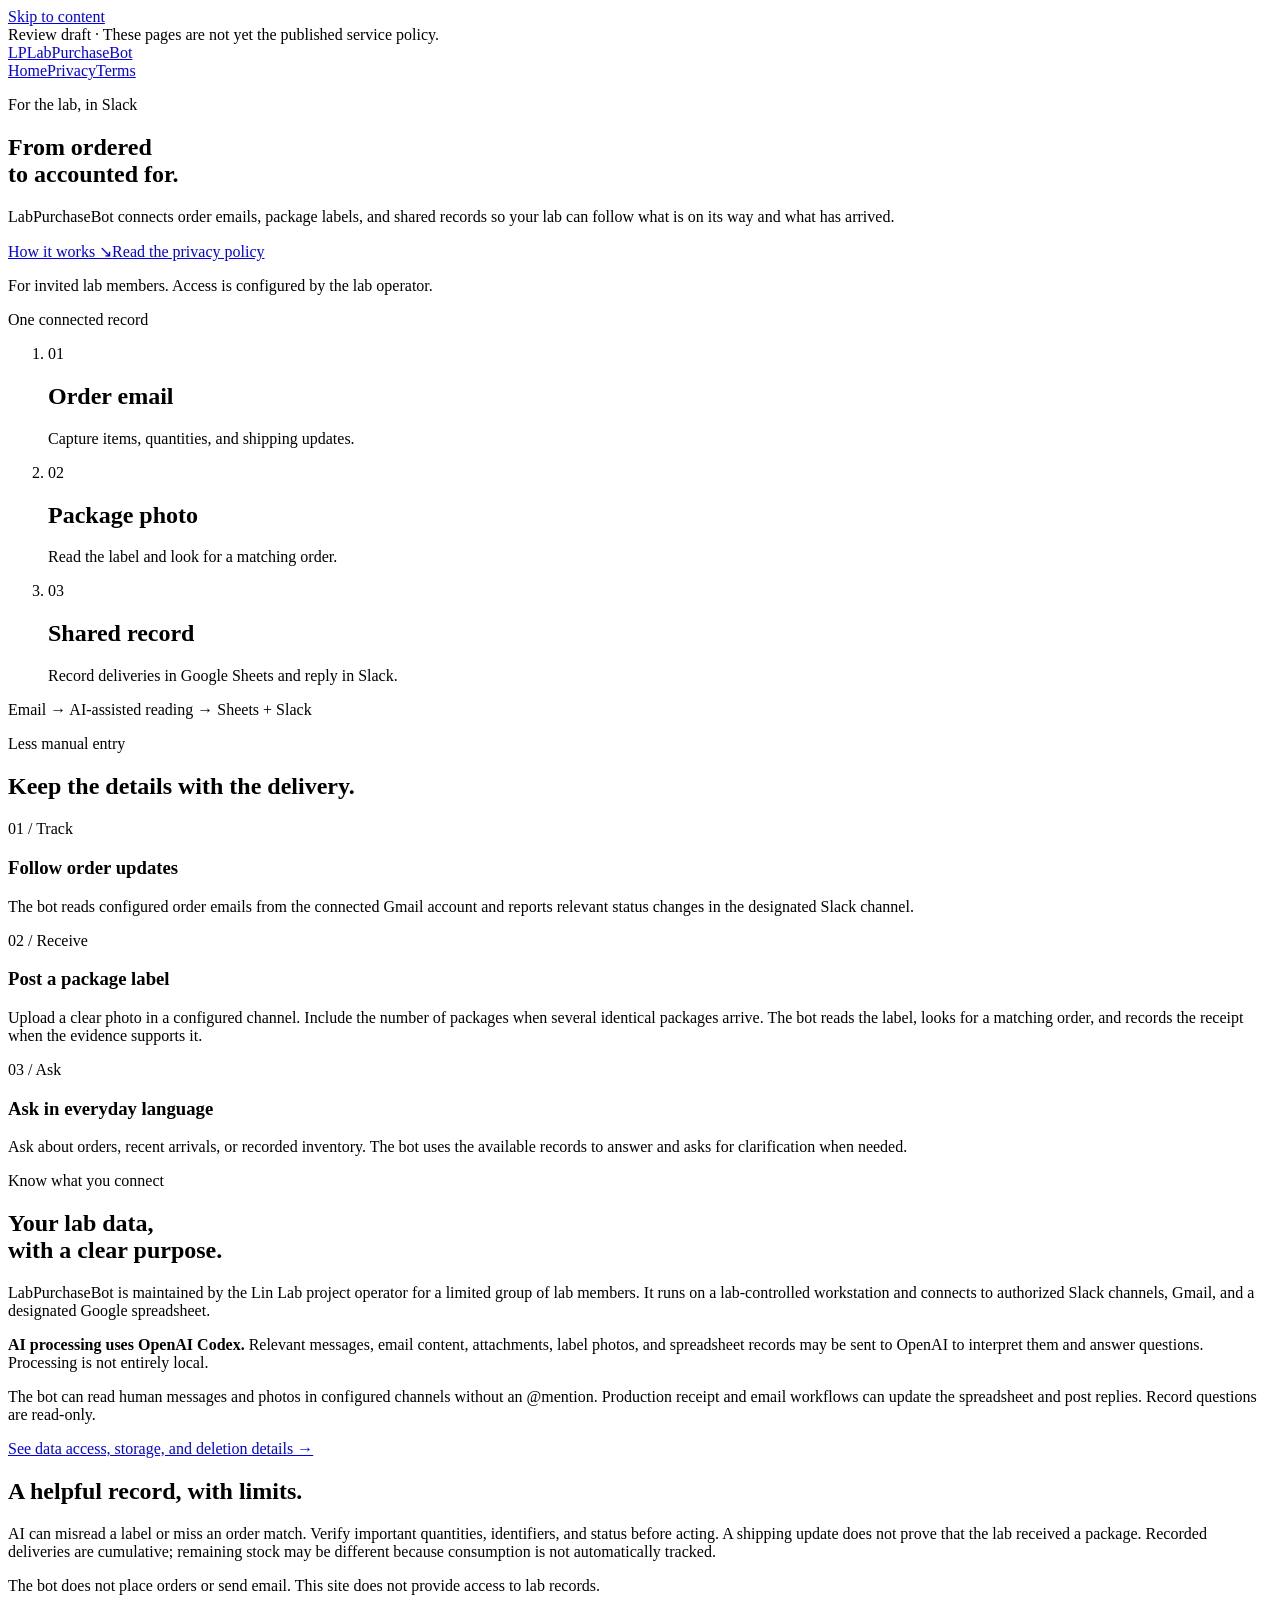
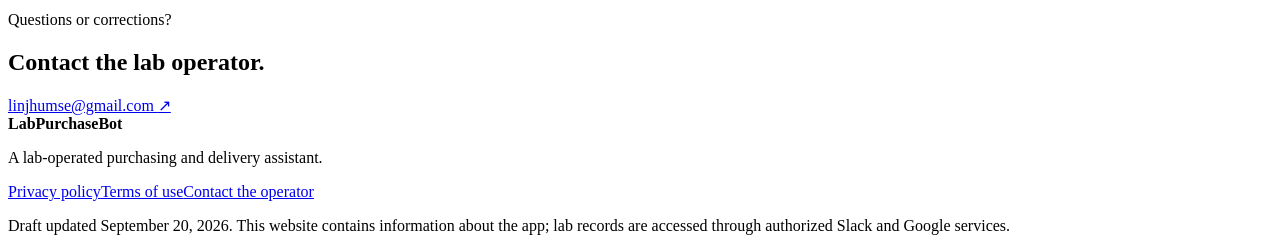
==== docs/index.html @ e313eac4 "Draft LabPurchaseBot website: docs/index.html" ====
<!doctype html>
<html lang="en"><head><meta charset="utf-8"><meta name="viewport" content="width=device-width, initial-scale=1"><meta name="description" content="LabPurchaseBot connects order emails, package photos and shared lab records for invited lab members."><meta name="robots" content="noindex"><title>Lab purchasing, connected | LabPurchaseBot</title><link rel="stylesheet" href="styles.css"></head>
<body><a class="skip" href="#main">Skip to content</a>
<div class="draft">Review draft · These pages are not yet the published service policy.</div>
<header class="header wrap"><a class="brand" href="index.html"><span class="mark" aria-hidden="true">LP</span>LabPurchaseBot</a>
<nav aria-label="Main navigation"><a href="index.html" aria-current="page">Home</a><a href="privacy.html">Privacy</a><a href="terms.html">Terms</a></nav></header>
<main id="main">
<section class="hero wrap"><div><p class="eyebrow">For the lab, in Slack</p><h1>From ordered<br>to accounted for.</h1><p class="intro">LabPurchaseBot connects order emails, package labels, and shared records so your lab can follow what is on its way and what has arrived.</p><div class="actions"><a class="button" href="#how-it-works">How it works <span aria-hidden="true">↘</span></a><a class="text-link" href="privacy.html">Read the privacy policy</a></div><p class="small">For invited lab members. Access is configured by the lab operator.</p></div>
<aside class="flow" aria-label="The information flow"><p class="eyebrow">One connected record</p><ol><li><span class="step">01</span><div><h2>Order email</h2><p>Capture items, quantities, and shipping updates.</p></div></li><li><span class="step">02</span><div><h2>Package photo</h2><p>Read the label and look for a matching order.</p></div></li><li><span class="step">03</span><div><h2>Shared record</h2><p>Record deliveries in Google Sheets and reply in Slack.</p></div></li></ol><p class="flow-note">Email → AI-assisted reading → Sheets + Slack</p></aside></section>
<section class="section wrap" id="how-it-works"><p class="eyebrow">Less manual entry</p><h2>Keep the details with the delivery.</h2><div class="cards">
<article><span class="card-number">01 / Track</span><h3>Follow order updates</h3><p>The bot reads configured order emails from the connected Gmail account and reports relevant status changes in the designated Slack channel.</p></article>
<article><span class="card-number">02 / Receive</span><h3>Post a package label</h3><p>Upload a clear photo in a configured channel. Include the number of packages when several identical packages arrive. The bot reads the label, looks for a matching order, and records the receipt when the evidence supports it.</p></article>
<article><span class="card-number">03 / Ask</span><h3>Ask in everyday language</h3><p>Ask about orders, recent arrivals, or recorded inventory. The bot uses the available records to answer and asks for clarification when needed.</p></article>
</div></section>
<section class="section wrap split"><div><p class="eyebrow">Know what you connect</p><h2>Your lab data,<br>with a clear purpose.</h2></div><div class="prose"><p>LabPurchaseBot is maintained by the Lin Lab project operator for a limited group of lab members. It runs on a lab-controlled workstation and connects to authorized Slack channels, Gmail, and a designated Google spreadsheet.</p><p><strong>AI processing uses OpenAI Codex.</strong> Relevant messages, email content, attachments, label photos, and spreadsheet records may be sent to OpenAI to interpret them and answer questions. Processing is not entirely local.</p><p>The bot can read human messages and photos in configured channels without an @mention. Production receipt and email workflows can update the spreadsheet and post replies. Record questions are read-only.</p><a class="text-link" href="privacy.html">See data access, storage, and deletion details →</a></div></section>
<section class="wrap note"><h2>A helpful record, with limits.</h2><p>AI can misread a label or miss an order match. Verify important quantities, identifiers, and status before acting. A shipping update does not prove that the lab received a package. Recorded deliveries are cumulative; remaining stock may be different because consumption is not automatically tracked.</p><p>The bot does not place orders or send email. This site does not provide access to lab records.</p></section>
<section class="section wrap contact"><div><p class="eyebrow">Questions or corrections?</p><h2>Contact the lab operator.</h2></div><a class="button" href="mailto:linjhumse@gmail.com">linjhumse@gmail.com <span aria-hidden="true">↗</span></a></section>
</main><footer class="footer wrap"><div><strong>LabPurchaseBot</strong><p>A lab-operated purchasing and delivery assistant.</p></div><div><a href="privacy.html">Privacy policy</a><a href="terms.html">Terms of use</a><a href="mailto:linjhumse@gmail.com">Contact the operator</a></div><p class="fine">Draft updated September 20, 2026. This website contains information about the app; lab records are accessed through authorized Slack and Google services.</p></footer></body></html>
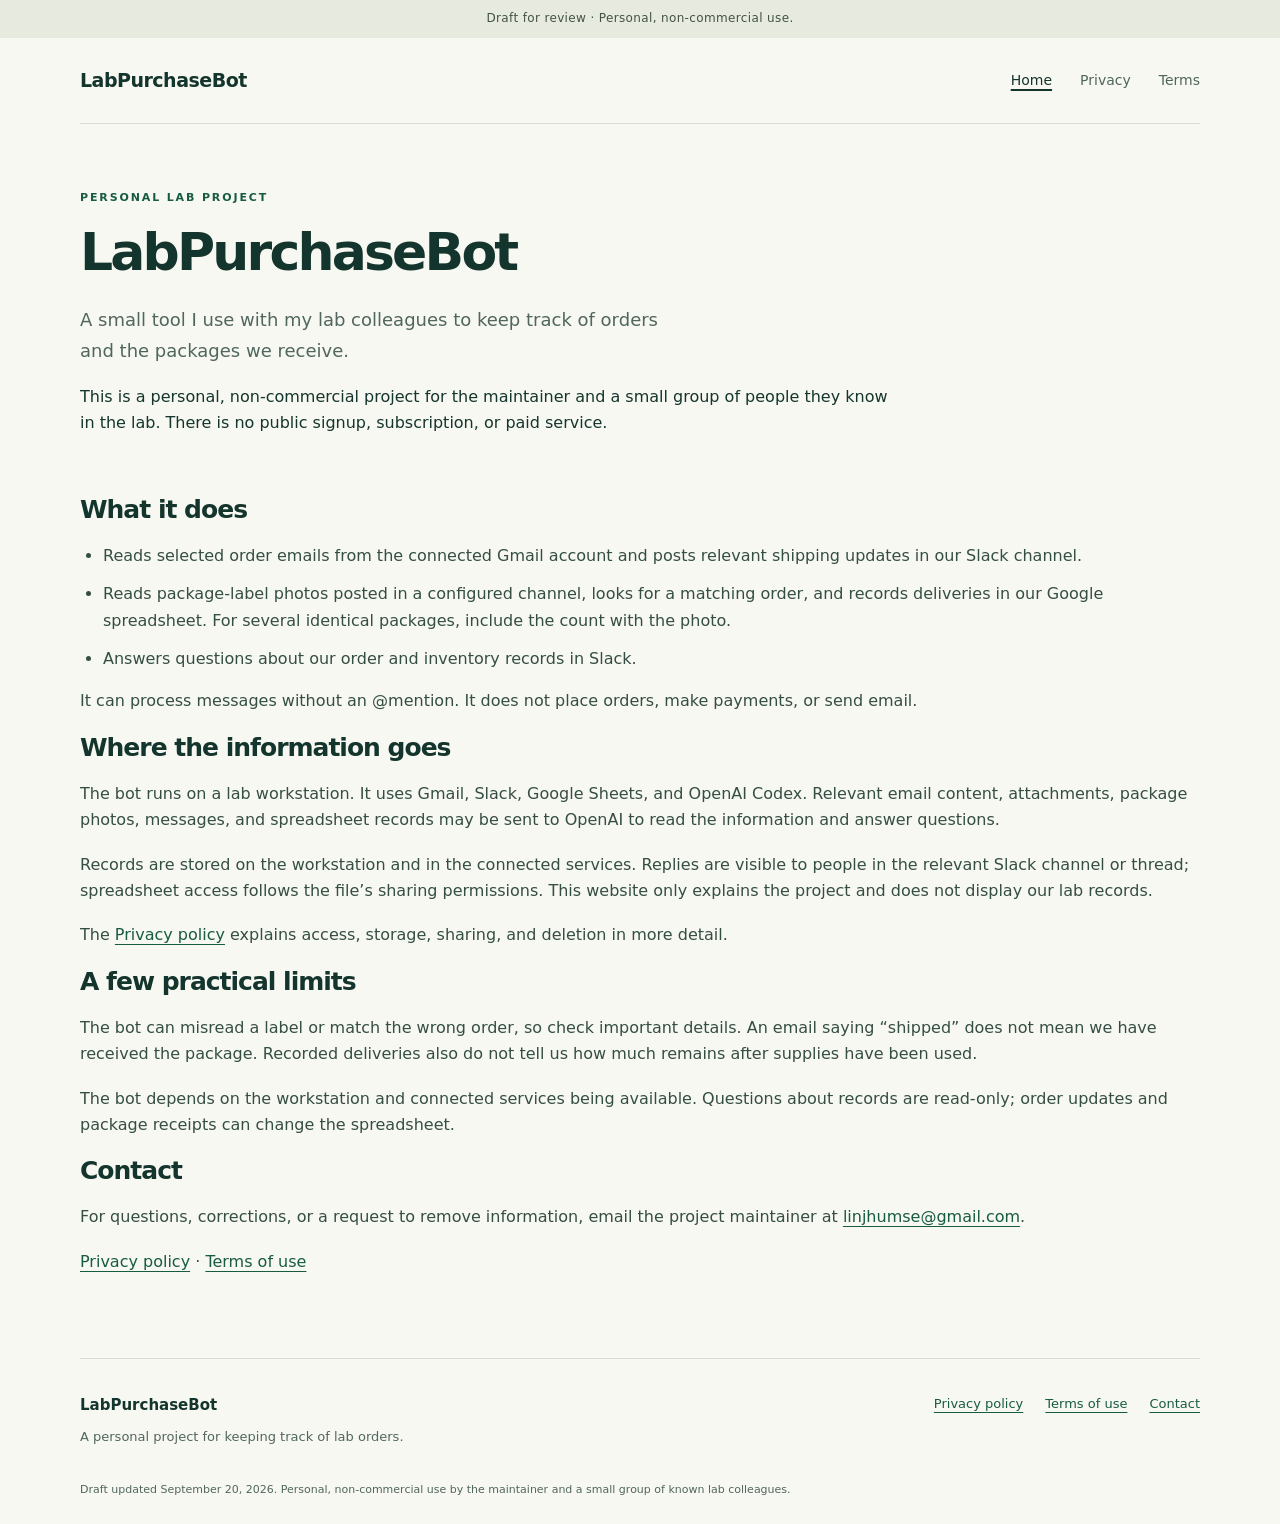
==== commit abce81d7: "Present LabPurchaseBot as a personal lab project" ====
--- a/docs/index.html
+++ b/docs/index.html
@@ -1,18 +1,40 @@
 <!doctype html>
-<html lang="en"><head><meta charset="utf-8"><meta name="viewport" content="width=device-width, initial-scale=1"><meta name="description" content="LabPurchaseBot connects order emails, package photos and shared lab records for invited lab members."><meta name="robots" content="noindex"><title>Lab purchasing, connected | LabPurchaseBot</title><link rel="stylesheet" href="styles.css"></head>
+<html lang="en"><head><meta charset="utf-8"><meta name="viewport" content="width=device-width, initial-scale=1"><meta name="description" content="A personal, non-commercial project for tracking orders and received packages with a small group of lab colleagues."><meta name="robots" content="noindex"><title>LabPurchaseBot — Personal lab project</title><link rel="stylesheet" href="styles.css"></head>
 <body><a class="skip" href="#main">Skip to content</a>
-<div class="draft">Review draft · These pages are not yet the published service policy.</div>
-<header class="header wrap"><a class="brand" href="index.html"><span class="mark" aria-hidden="true">LP</span>LabPurchaseBot</a>
+<div class="draft">Draft for review · Personal, non-commercial use.</div>
+<header class="header wrap"><a class="brand" href="index.html">LabPurchaseBot</a>
 <nav aria-label="Main navigation"><a href="index.html" aria-current="page">Home</a><a href="privacy.html">Privacy</a><a href="terms.html">Terms</a></nav></header>
-<main id="main">
-<section class="hero wrap"><div><p class="eyebrow">For the lab, in Slack</p><h1>From ordered<br>to accounted for.</h1><p class="intro">LabPurchaseBot connects order emails, package labels, and shared records so your lab can follow what is on its way and what has arrived.</p><div class="actions"><a class="button" href="#how-it-works">How it works <span aria-hidden="true">↘</span></a><a class="text-link" href="privacy.html">Read the privacy policy</a></div><p class="small">For invited lab members. Access is configured by the lab operator.</p></div>
-<aside class="flow" aria-label="The information flow"><p class="eyebrow">One connected record</p><ol><li><span class="step">01</span><div><h2>Order email</h2><p>Capture items, quantities, and shipping updates.</p></div></li><li><span class="step">02</span><div><h2>Package photo</h2><p>Read the label and look for a matching order.</p></div></li><li><span class="step">03</span><div><h2>Shared record</h2><p>Record deliveries in Google Sheets and reply in Slack.</p></div></li></ol><p class="flow-note">Email → AI-assisted reading → Sheets + Slack</p></aside></section>
-<section class="section wrap" id="how-it-works"><p class="eyebrow">Less manual entry</p><h2>Keep the details with the delivery.</h2><div class="cards">
-<article><span class="card-number">01 / Track</span><h3>Follow order updates</h3><p>The bot reads configured order emails from the connected Gmail account and reports relevant status changes in the designated Slack channel.</p></article>
-<article><span class="card-number">02 / Receive</span><h3>Post a package label</h3><p>Upload a clear photo in a configured channel. Include the number of packages when several identical packages arrive. The bot reads the label, looks for a matching order, and records the receipt when the evidence supports it.</p></article>
-<article><span class="card-number">03 / Ask</span><h3>Ask in everyday language</h3><p>Ask about orders, recent arrivals, or recorded inventory. The bot uses the available records to answer and asks for clarification when needed.</p></article>
-</div></section>
-<section class="section wrap split"><div><p class="eyebrow">Know what you connect</p><h2>Your lab data,<br>with a clear purpose.</h2></div><div class="prose"><p>LabPurchaseBot is maintained by the Lin Lab project operator for a limited group of lab members. It runs on a lab-controlled workstation and connects to authorized Slack channels, Gmail, and a designated Google spreadsheet.</p><p><strong>AI processing uses OpenAI Codex.</strong> Relevant messages, email content, attachments, label photos, and spreadsheet records may be sent to OpenAI to interpret them and answer questions. Processing is not entirely local.</p><p>The bot can read human messages and photos in configured channels without an @mention. Production receipt and email workflows can update the spreadsheet and post replies. Record questions are read-only.</p><a class="text-link" href="privacy.html">See data access, storage, and deletion details →</a></div></section>
-<section class="wrap note"><h2>A helpful record, with limits.</h2><p>AI can misread a label or miss an order match. Verify important quantities, identifiers, and status before acting. A shipping update does not prove that the lab received a package. Recorded deliveries are cumulative; remaining stock may be different because consumption is not automatically tracked.</p><p>The bot does not place orders or send email. This site does not provide access to lab records.</p></section>
-<section class="section wrap contact"><div><p class="eyebrow">Questions or corrections?</p><h2>Contact the lab operator.</h2></div><a class="button" href="mailto:linjhumse@gmail.com">linjhumse@gmail.com <span aria-hidden="true">↗</span></a></section>
-</main><footer class="footer wrap"><div><strong>LabPurchaseBot</strong><p>A lab-operated purchasing and delivery assistant.</p></div><div><a href="privacy.html">Privacy policy</a><a href="terms.html">Terms of use</a><a href="mailto:linjhumse@gmail.com">Contact the operator</a></div><p class="fine">Draft updated September 20, 2026. This website contains information about the app; lab records are accessed through authorized Slack and Google services.</p></footer></body></html>
+<main id="main" class="document wrap">
+<header class="document-head">
+<p class="eyebrow">Personal lab project</p>
+<h1>LabPurchaseBot</h1>
+<p class="intro">A small tool I use with my lab colleagues to keep track of orders and the packages we receive.</p>
+<p>This is a personal, non-commercial project for the maintainer and a small group of people they know in the lab. There is no public signup, subscription, or paid service.</p>
+</header>
+<section id="how-it-works" class="prose">
+<h2>What it does</h2>
+<ul>
+<li>Reads selected order emails from the connected Gmail account and posts relevant shipping updates in our Slack channel.</li>
+<li>Reads package-label photos posted in a configured channel, looks for a matching order, and records deliveries in our Google spreadsheet. For several identical packages, include the count with the photo.</li>
+<li>Answers questions about our order and inventory records in Slack.</li>
+</ul>
+<p>It can process messages without an @mention. It does not place orders, make payments, or send email.</p>
+</section>
+<section class="prose">
+<h2>Where the information goes</h2>
+<p>The bot runs on a lab workstation. It uses Gmail, Slack, Google Sheets, and OpenAI Codex. Relevant email content, attachments, package photos, messages, and spreadsheet records may be sent to OpenAI to read the information and answer questions.</p>
+<p>Records are stored on the workstation and in the connected services. Replies are visible to people in the relevant Slack channel or thread; spreadsheet access follows the file’s sharing permissions. This website only explains the project and does not display our lab records.</p>
+<p>The <a href="privacy.html">Privacy policy</a> explains access, storage, sharing, and deletion in more detail.</p>
+</section>
+<section class="prose">
+<h2>A few practical limits</h2>
+<p>The bot can misread a label or match the wrong order, so check important details. An email saying “shipped” does not mean we have received the package. Recorded deliveries also do not tell us how much remains after supplies have been used.</p>
+<p>The bot depends on the workstation and connected services being available. Questions about records are read-only; order updates and package receipts can change the spreadsheet.</p>
+</section>
+<section class="prose">
+<h2>Contact</h2>
+<p>For questions, corrections, or a request to remove information, email the project maintainer at <a href="mailto:linjhumse@gmail.com">linjhumse@gmail.com</a>.</p>
+<p><a href="privacy.html">Privacy policy</a> · <a href="terms.html">Terms of use</a></p>
+</section>
+</main><footer class="footer wrap"><div><strong>LabPurchaseBot</strong><p>A personal project for keeping track of lab orders.</p></div><div><a href="privacy.html">Privacy policy</a><a href="terms.html">Terms of use</a><a href="mailto:linjhumse@gmail.com">Contact</a></div><p class="fine">Draft updated September 20, 2026. Personal, non-commercial use by the maintainer and a small group of known lab colleagues.</p></footer></body></html>
+
--- a/docs/styles.css
+++ b/docs/styles.css
@@ -0,0 +1,6 @@
+@charset "UTF-8";
+:root{--ink:#14352d;--muted:#50665e;--paper:#f7f8f1;--line:#d7dfd5;--green:#185b43;--lime:#dbeaba;--white:#fff;--radius:18px}
+*{box-sizing:border-box}html{scroll-behavior:smooth;scroll-padding-top:24px}body{margin:0;background:var(--paper);color:var(--ink);font-family:system-ui,-apple-system,BlinkMacSystemFont,"Segoe UI",sans-serif;line-height:1.65}a{color:var(--green);text-underline-offset:4px}a:hover{text-decoration-thickness:2px}a:focus-visible{outline:3px solid #ad6906;outline-offset:5px}.wrap{width:min(1120px,calc(100% - 64px));margin-inline:auto}.draft{padding:9px 20px;text-align:center;font-size:12px;letter-spacing:.03em;background:#e7eadf;color:#435346}.header{display:flex;align-items:center;justify-content:space-between;gap:24px;padding-block:27px;border-bottom:1px solid var(--line)}.brand{display:flex;align-items:center;gap:12px;font-size:19px;font-weight:750;text-decoration:none;color:var(--ink);letter-spacing:-.5px}.mark{display:grid;place-items:center;background:var(--green);color:var(--lime);width:37px;height:37px;border-radius:11px;font-size:13px;letter-spacing:0}.header nav{display:flex;gap:28px}.header nav a{text-decoration:none;font-size:14px;color:var(--muted)}.header nav a[aria-current]{color:var(--ink);text-decoration:underline;text-decoration-thickness:2px}.skip{position:absolute;left:16px;top:-80px;background:white;padding:12px;z-index:5}.skip:focus{top:12px}.hero{display:grid;grid-template-columns:1.2fr 1fr;gap:70px;align-items:center;padding-block:80px 88px}.eyebrow{text-transform:uppercase;font-size:11px;letter-spacing:.17em;font-weight:750;color:var(--green);margin:0 0 18px}h1,h2,h3,p{margin-top:0}h1{font-size:clamp(40px,4.7vw,62px);line-height:1.07;letter-spacing:-2.8px;font-weight:650;margin-bottom:24px}h2{font-size:32px;line-height:1.2;letter-spacing:-1px;font-weight:650;margin-bottom:22px}h3{font-size:21px;line-height:1.3;letter-spacing:-.4px}.intro{font-size:18px;line-height:1.7;color:var(--muted);max-width:590px}.actions{display:flex;align-items:center;gap:25px;flex-wrap:wrap;margin-block:30px 19px}.button{display:inline-flex;align-items:center;justify-content:space-between;gap:30px;background:var(--green);color:white;padding:13px 20px;border-radius:9px;text-decoration:none;font-size:14px;font-weight:650}.button:hover{background:#114b36}.text-link{font-size:14px;font-weight:650}.small{font-size:12px;color:var(--muted)}.flow{border:1px solid #cbd6bf;border-radius:var(--radius);background:linear-gradient(135deg,#eaf0db,#eff3e5);padding:32px}.flow ol{list-style:none;padding:0;margin:0}.flow li{display:flex;gap:18px;padding-block:20px;border-bottom:1px solid #ccd6bf}.flow li:last-child{border-bottom:0}.step{font-size:12px;display:grid;place-items:center;flex-shrink:0;width:34px;height:34px;border:1px solid #adbda2;border-radius:50%;margin-top:2px}.flow h2{font-size:21px;margin-bottom:7px;letter-spacing:-.4px}.flow p:not(.eyebrow){font-size:14px;color:var(--muted);margin-bottom:0}.flow .flow-note{margin-top:24px;padding-top:16px;border-top:1px solid #cbd6bf;font-size:11px!important}.section{padding-block:64px;border-top:1px solid var(--line)}.cards{display:grid;grid-template-columns:repeat(3,1fr);gap:20px;margin-top:34px}.cards article{background:#fff;border:1px solid var(--line);border-radius:var(--radius);padding:28px}.card-number{font-size:11px;letter-spacing:.08em;text-transform:uppercase;color:var(--muted);display:block;margin-bottom:38px}.cards p{font-size:15px;color:var(--muted);margin-bottom:0}.split{display:grid;grid-template-columns:.85fr 1.15fr;gap:70px}.prose{font-size:16px;color:#354e44}.prose h2,.prose h3{color:var(--ink)}.prose p{margin-bottom:18px}.prose a{overflow-wrap:anywhere}.prose li{margin-bottom:12px}.prose ul{padding-left:23px}.note{padding:32px;background:#eaf0e4;border-radius:var(--radius);margin-bottom:64px}.note h2{font-size:24px}.note p{max-width:890px;color:var(--muted);font-size:15px;margin-bottom:12px}.note p:last-child{margin-bottom:0}.contact{display:flex;justify-content:space-between;align-items:center;gap:24px}.contact h2{margin:0;font-size:29px}.footer{display:grid;grid-template-columns:1fr 1fr;gap:26px;padding-block:34px 25px;border-top:1px solid var(--line);font-size:13px;color:var(--muted)}.footer strong{color:var(--ink);font-size:15px}.footer p{margin-block:8px 0}.footer>div:nth-child(2){display:flex;justify-content:flex-end;gap:22px;flex-wrap:wrap;align-content:start}.footer .fine{grid-column:1/-1;max-width:760px;font-size:11px}.document{padding-block:65px}.document-head{max-width:820px;margin-bottom:58px}.document-head h1{font-size:52px}.policy-layout{display:grid;grid-template-columns:190px 1fr;gap:64px;align-items:start}.contents{display:grid;gap:12px;border-top:1px solid var(--line);padding-top:20px;position:sticky;top:24px}.contents a{font-size:13px;text-decoration:none}.contents a:hover{text-decoration:underline}.prose section{margin-bottom:40px;scroll-margin-top:24px}.prose section:last-child{margin-bottom:0}.prose h2{font-size:25px;margin-bottom:18px}.prose h3{font-size:18px;margin-top:25px;margin-bottom:10px}.prose code{font-size:14px;background:#e6ece1;padding:2px 5px;border-radius:3px;overflow-wrap:anywhere}.terms{max-width:790px;margin-left:auto}
+@media(max-width:850px){.hero{gap:32px;padding-block:55px}.flow{padding:24px}.actions{gap:18px}.cards{gap:12px}.cards article{padding:22px}.split{gap:35px}.policy-layout{grid-template-columns:150px 1fr;gap:32px}.contact{align-items:flex-start;flex-direction:column}.terms{margin-left:0}}
+@media(max-width:640px){.wrap{width:calc(100% - 36px)}.draft{font-size:10px;padding-inline:10px}.header{flex-wrap:wrap;gap:19px;padding-block:20px}.header nav{gap:24px}.brand{font-size:18px}.hero{grid-template-columns:1fr;gap:28px;padding-block:44px}.hero h1{font-size:47px;letter-spacing:-2.2px}.intro{font-size:17px}.flow{padding:25px}.section{padding-block:42px}.cards{grid-template-columns:1fr;gap:14px}.card-number{margin-bottom:22px}.cards article{padding:25px}.split{grid-template-columns:1fr;gap:16px}.split h2 br{display:none}h2{font-size:29px}.note{padding:25px;margin-bottom:42px}.footer{grid-template-columns:1fr;gap:20px}.footer>div:nth-child(2){justify-content:flex-start;gap:20px}.document{padding-block:42px}.document-head{margin-bottom:32px}.document-head h1{font-size:44px;letter-spacing:-2px}.policy-layout{grid-template-columns:1fr;gap:32px}.contents{position:static;display:flex;flex-wrap:wrap;gap:10px 22px;padding-block:16px;border-bottom:1px solid var(--line)}.prose h2{font-size:23px}.prose{font-size:15px}}
+@media(prefers-reduced-motion:reduce){html{scroll-behavior:auto}}
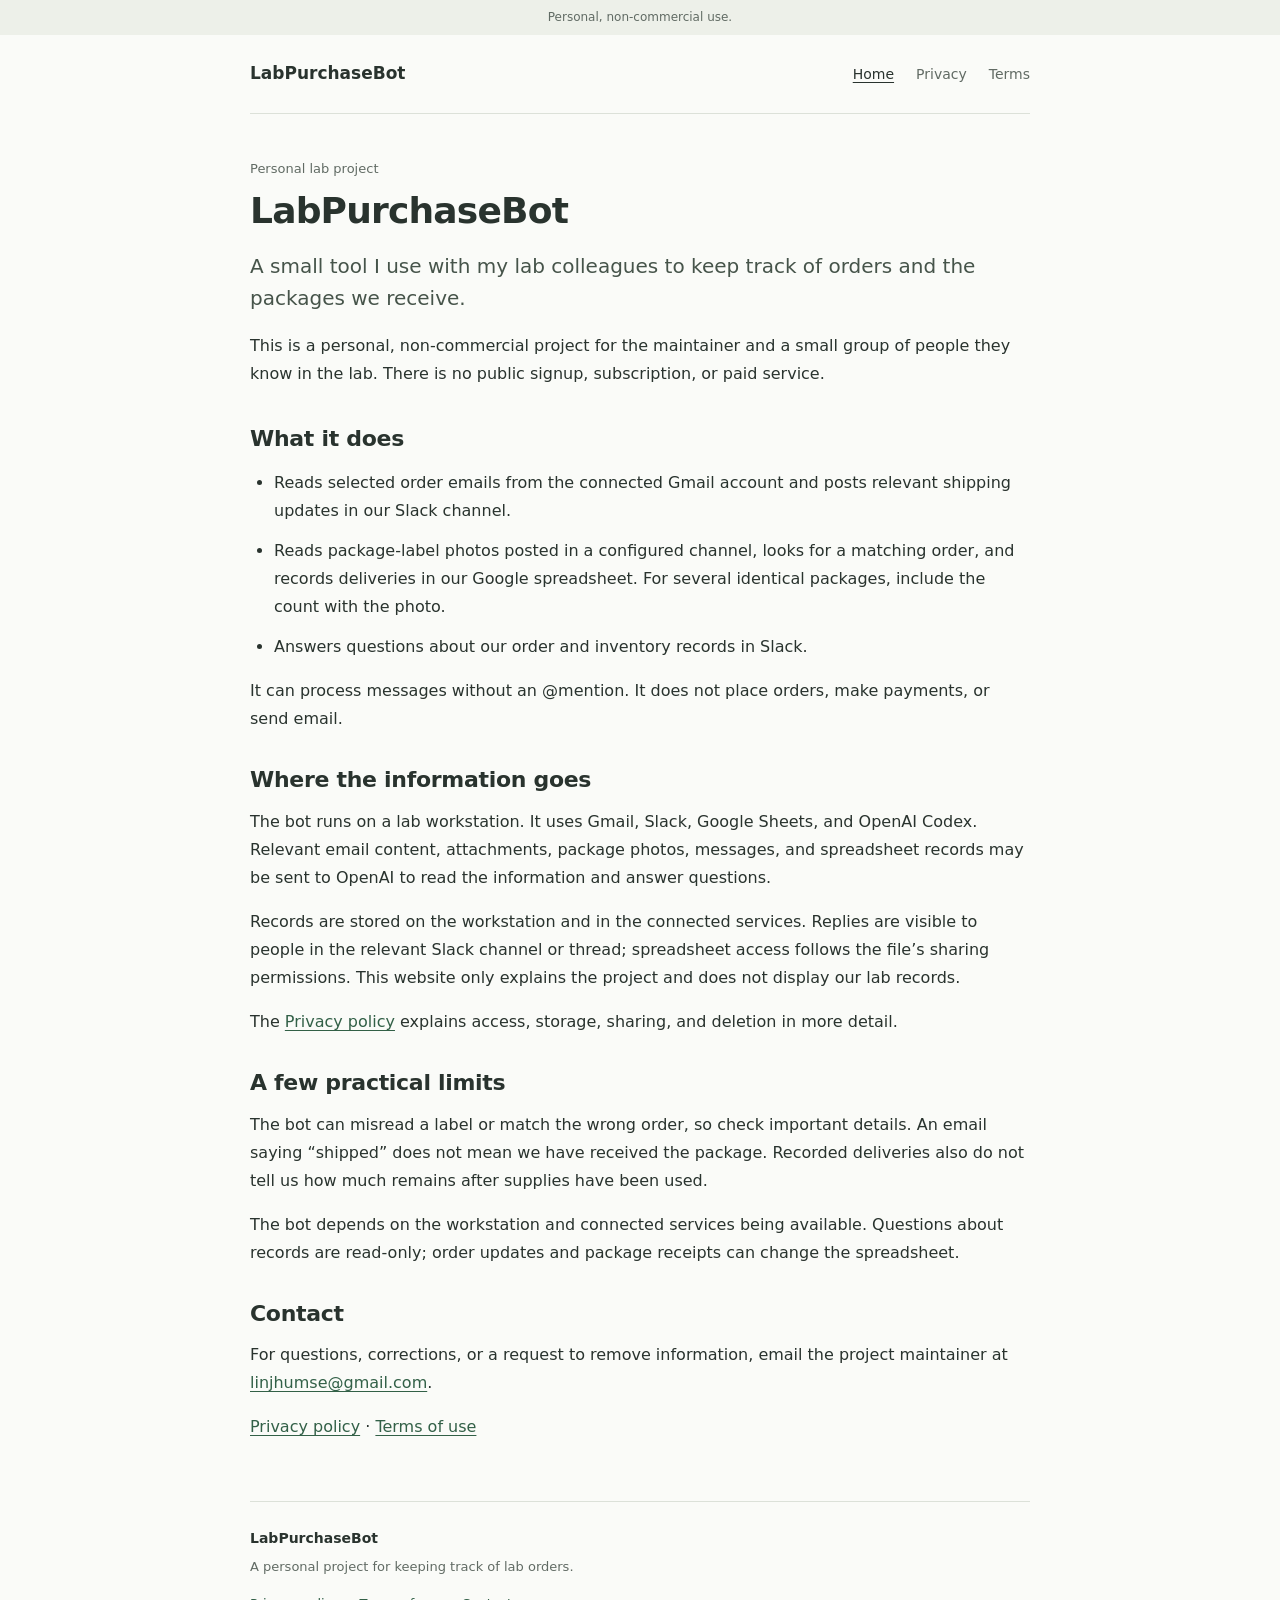
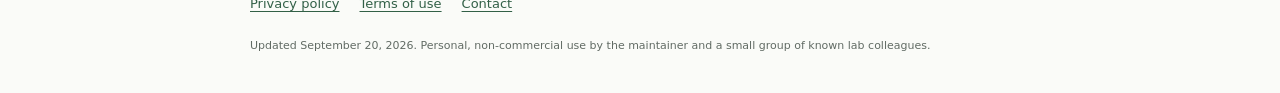
==== commit 3ed0a203: "Finalize approved personal project website for publication" ====
--- a/docs/index.html
+++ b/docs/index.html
@@ -1,7 +1,7 @@
 <!doctype html>
-<html lang="en"><head><meta charset="utf-8"><meta name="viewport" content="width=device-width, initial-scale=1"><meta name="description" content="A personal, non-commercial project for tracking orders and received packages with a small group of lab colleagues."><meta name="robots" content="noindex"><title>LabPurchaseBot — Personal lab project</title><link rel="stylesheet" href="styles.css"></head>
+<html lang="en"><head><meta charset="utf-8"><meta name="viewport" content="width=device-width, initial-scale=1"><meta name="description" content="A personal, non-commercial project for tracking orders and received packages with a small group of lab colleagues."><title>LabPurchaseBot — Personal lab project</title><link rel="stylesheet" href="styles.css"></head>
 <body><a class="skip" href="#main">Skip to content</a>
-<div class="draft">Draft for review · Personal, non-commercial use.</div>
+<div class="draft">Personal, non-commercial use.</div>
 <header class="header wrap"><a class="brand" href="index.html">LabPurchaseBot</a>
 <nav aria-label="Main navigation"><a href="index.html" aria-current="page">Home</a><a href="privacy.html">Privacy</a><a href="terms.html">Terms</a></nav></header>
 <main id="main" class="document wrap">
@@ -36,5 +36,5 @@
 <p>For questions, corrections, or a request to remove information, email the project maintainer at <a href="mailto:linjhumse@gmail.com">linjhumse@gmail.com</a>.</p>
 <p><a href="privacy.html">Privacy policy</a> · <a href="terms.html">Terms of use</a></p>
 </section>
-</main><footer class="footer wrap"><div><strong>LabPurchaseBot</strong><p>A personal project for keeping track of lab orders.</p></div><div><a href="privacy.html">Privacy policy</a><a href="terms.html">Terms of use</a><a href="mailto:linjhumse@gmail.com">Contact</a></div><p class="fine">Draft updated September 20, 2026. Personal, non-commercial use by the maintainer and a small group of known lab colleagues.</p></footer></body></html>
+</main><footer class="footer wrap"><div><strong>LabPurchaseBot</strong><p>A personal project for keeping track of lab orders.</p></div><div><a href="privacy.html">Privacy policy</a><a href="terms.html">Terms of use</a><a href="mailto:linjhumse@gmail.com">Contact</a></div><p class="fine">Updated September 20, 2026. Personal, non-commercial use by the maintainer and a small group of known lab colleagues.</p></footer></body></html>
 
--- a/docs/styles.css
+++ b/docs/styles.css
@@ -1,6 +1,43 @@
 @charset "UTF-8";
-:root{--ink:#14352d;--muted:#50665e;--paper:#f7f8f1;--line:#d7dfd5;--green:#185b43;--lime:#dbeaba;--white:#fff;--radius:18px}
-*{box-sizing:border-box}html{scroll-behavior:smooth;scroll-padding-top:24px}body{margin:0;background:var(--paper);color:var(--ink);font-family:system-ui,-apple-system,BlinkMacSystemFont,"Segoe UI",sans-serif;line-height:1.65}a{color:var(--green);text-underline-offset:4px}a:hover{text-decoration-thickness:2px}a:focus-visible{outline:3px solid #ad6906;outline-offset:5px}.wrap{width:min(1120px,calc(100% - 64px));margin-inline:auto}.draft{padding:9px 20px;text-align:center;font-size:12px;letter-spacing:.03em;background:#e7eadf;color:#435346}.header{display:flex;align-items:center;justify-content:space-between;gap:24px;padding-block:27px;border-bottom:1px solid var(--line)}.brand{display:flex;align-items:center;gap:12px;font-size:19px;font-weight:750;text-decoration:none;color:var(--ink);letter-spacing:-.5px}.mark{display:grid;place-items:center;background:var(--green);color:var(--lime);width:37px;height:37px;border-radius:11px;font-size:13px;letter-spacing:0}.header nav{display:flex;gap:28px}.header nav a{text-decoration:none;font-size:14px;color:var(--muted)}.header nav a[aria-current]{color:var(--ink);text-decoration:underline;text-decoration-thickness:2px}.skip{position:absolute;left:16px;top:-80px;background:white;padding:12px;z-index:5}.skip:focus{top:12px}.hero{display:grid;grid-template-columns:1.2fr 1fr;gap:70px;align-items:center;padding-block:80px 88px}.eyebrow{text-transform:uppercase;font-size:11px;letter-spacing:.17em;font-weight:750;color:var(--green);margin:0 0 18px}h1,h2,h3,p{margin-top:0}h1{font-size:clamp(40px,4.7vw,62px);line-height:1.07;letter-spacing:-2.8px;font-weight:650;margin-bottom:24px}h2{font-size:32px;line-height:1.2;letter-spacing:-1px;font-weight:650;margin-bottom:22px}h3{font-size:21px;line-height:1.3;letter-spacing:-.4px}.intro{font-size:18px;line-height:1.7;color:var(--muted);max-width:590px}.actions{display:flex;align-items:center;gap:25px;flex-wrap:wrap;margin-block:30px 19px}.button{display:inline-flex;align-items:center;justify-content:space-between;gap:30px;background:var(--green);color:white;padding:13px 20px;border-radius:9px;text-decoration:none;font-size:14px;font-weight:650}.button:hover{background:#114b36}.text-link{font-size:14px;font-weight:650}.small{font-size:12px;color:var(--muted)}.flow{border:1px solid #cbd6bf;border-radius:var(--radius);background:linear-gradient(135deg,#eaf0db,#eff3e5);padding:32px}.flow ol{list-style:none;padding:0;margin:0}.flow li{display:flex;gap:18px;padding-block:20px;border-bottom:1px solid #ccd6bf}.flow li:last-child{border-bottom:0}.step{font-size:12px;display:grid;place-items:center;flex-shrink:0;width:34px;height:34px;border:1px solid #adbda2;border-radius:50%;margin-top:2px}.flow h2{font-size:21px;margin-bottom:7px;letter-spacing:-.4px}.flow p:not(.eyebrow){font-size:14px;color:var(--muted);margin-bottom:0}.flow .flow-note{margin-top:24px;padding-top:16px;border-top:1px solid #cbd6bf;font-size:11px!important}.section{padding-block:64px;border-top:1px solid var(--line)}.cards{display:grid;grid-template-columns:repeat(3,1fr);gap:20px;margin-top:34px}.cards article{background:#fff;border:1px solid var(--line);border-radius:var(--radius);padding:28px}.card-number{font-size:11px;letter-spacing:.08em;text-transform:uppercase;color:var(--muted);display:block;margin-bottom:38px}.cards p{font-size:15px;color:var(--muted);margin-bottom:0}.split{display:grid;grid-template-columns:.85fr 1.15fr;gap:70px}.prose{font-size:16px;color:#354e44}.prose h2,.prose h3{color:var(--ink)}.prose p{margin-bottom:18px}.prose a{overflow-wrap:anywhere}.prose li{margin-bottom:12px}.prose ul{padding-left:23px}.note{padding:32px;background:#eaf0e4;border-radius:var(--radius);margin-bottom:64px}.note h2{font-size:24px}.note p{max-width:890px;color:var(--muted);font-size:15px;margin-bottom:12px}.note p:last-child{margin-bottom:0}.contact{display:flex;justify-content:space-between;align-items:center;gap:24px}.contact h2{margin:0;font-size:29px}.footer{display:grid;grid-template-columns:1fr 1fr;gap:26px;padding-block:34px 25px;border-top:1px solid var(--line);font-size:13px;color:var(--muted)}.footer strong{color:var(--ink);font-size:15px}.footer p{margin-block:8px 0}.footer>div:nth-child(2){display:flex;justify-content:flex-end;gap:22px;flex-wrap:wrap;align-content:start}.footer .fine{grid-column:1/-1;max-width:760px;font-size:11px}.document{padding-block:65px}.document-head{max-width:820px;margin-bottom:58px}.document-head h1{font-size:52px}.policy-layout{display:grid;grid-template-columns:190px 1fr;gap:64px;align-items:start}.contents{display:grid;gap:12px;border-top:1px solid var(--line);padding-top:20px;position:sticky;top:24px}.contents a{font-size:13px;text-decoration:none}.contents a:hover{text-decoration:underline}.prose section{margin-bottom:40px;scroll-margin-top:24px}.prose section:last-child{margin-bottom:0}.prose h2{font-size:25px;margin-bottom:18px}.prose h3{font-size:18px;margin-top:25px;margin-bottom:10px}.prose code{font-size:14px;background:#e6ece1;padding:2px 5px;border-radius:3px;overflow-wrap:anywhere}.terms{max-width:790px;margin-left:auto}
-@media(max-width:850px){.hero{gap:32px;padding-block:55px}.flow{padding:24px}.actions{gap:18px}.cards{gap:12px}.cards article{padding:22px}.split{gap:35px}.policy-layout{grid-template-columns:150px 1fr;gap:32px}.contact{align-items:flex-start;flex-direction:column}.terms{margin-left:0}}
-@media(max-width:640px){.wrap{width:calc(100% - 36px)}.draft{font-size:10px;padding-inline:10px}.header{flex-wrap:wrap;gap:19px;padding-block:20px}.header nav{gap:24px}.brand{font-size:18px}.hero{grid-template-columns:1fr;gap:28px;padding-block:44px}.hero h1{font-size:47px;letter-spacing:-2.2px}.intro{font-size:17px}.flow{padding:25px}.section{padding-block:42px}.cards{grid-template-columns:1fr;gap:14px}.card-number{margin-bottom:22px}.cards article{padding:25px}.split{grid-template-columns:1fr;gap:16px}.split h2 br{display:none}h2{font-size:29px}.note{padding:25px;margin-bottom:42px}.footer{grid-template-columns:1fr;gap:20px}.footer>div:nth-child(2){justify-content:flex-start;gap:20px}.document{padding-block:42px}.document-head{margin-bottom:32px}.document-head h1{font-size:44px;letter-spacing:-2px}.policy-layout{grid-template-columns:1fr;gap:32px}.contents{position:static;display:flex;flex-wrap:wrap;gap:10px 22px;padding-block:16px;border-bottom:1px solid var(--line)}.prose h2{font-size:23px}.prose{font-size:15px}}
-@media(prefers-reduced-motion:reduce){html{scroll-behavior:auto}}
+:root{--ink:#29332e;--muted:#616b64;--paper:#fafbf8;--line:#dce1d9;--green:#326047}
+*{box-sizing:border-box}
+html{scroll-padding-top:24px}
+body{margin:0;background:var(--paper);color:var(--ink);font-family:system-ui,-apple-system,BlinkMacSystemFont,"Segoe UI",sans-serif;line-height:1.75}
+a{color:var(--green);text-underline-offset:3px}
+a:hover{text-decoration-thickness:2px}
+a:focus-visible{outline:2px solid #956b27;outline-offset:5px}
+.wrap{width:min(780px,calc(100% - 48px));margin-inline:auto}
+.draft{padding:7px 20px;text-align:center;background:#edf0e9;color:var(--muted);font-size:12px}
+.header{display:flex;align-items:center;justify-content:space-between;gap:24px;padding-block:24px;border-bottom:1px solid var(--line)}
+.brand{font-weight:650;text-decoration:none;color:var(--ink);font-size:17px}
+.header nav{display:flex;gap:22px;font-size:14px}
+.header nav a{text-decoration:none;color:var(--muted)}
+.header nav a[aria-current]{text-decoration:underline;color:var(--ink)}
+.skip{position:absolute;top:-80px;left:16px;background:white;padding:12px;z-index:5}
+.skip:focus{top:12px}
+.document{padding-block:44px}
+.document-head{margin-bottom:36px}
+.eyebrow{font-size:13px;color:var(--muted);margin:0 0 8px}
+h1,h2,h3,p{margin-top:0}
+h1{font-size:36px;line-height:1.2;letter-spacing:-.8px;margin-bottom:18px;font-weight:650}
+h2{font-size:22px;line-height:1.35;letter-spacing:-.3px;margin-bottom:13px;font-weight:650}
+h3{font-size:17px;line-height:1.4;margin-top:24px;margin-bottom:8px}
+.intro{font-size:20px;line-height:1.6;color:#46544a;margin-bottom:18px}
+.small{font-size:12px;color:var(--muted)}
+.prose{font-size:16px}
+.prose p{margin-bottom:16px}
+.prose a{overflow-wrap:anywhere}
+.prose ul{padding-left:24px}
+.prose li{margin-bottom:12px}
+main>section,.prose section{margin-bottom:32px}
+main>section:last-child,.prose section:last-child{margin-bottom:0}
+.prose code{font-size:14px;background:#ecf0e6;padding:2px 5px;border-radius:3px;overflow-wrap:anywhere}
+.contents{display:flex;flex-wrap:wrap;gap:8px 20px;font-size:13px;border-block:1px solid var(--line);padding-block:16px;margin-bottom:32px}
+.contents a{text-decoration:none}
+.contents a:hover{text-decoration:underline}
+.footer{padding-block:24px;border-top:1px solid var(--line);font-size:13px;color:var(--muted)}
+.footer strong{font-size:14px;color:var(--ink)}
+.footer p{margin-block:5px 14px}
+.footer>div:nth-child(2){display:flex;gap:20px;flex-wrap:wrap}
+.footer .fine{font-size:11px;margin-top:20px}
+@media(max-width:540px){.wrap{width:calc(100% - 36px)}.header{flex-wrap:wrap;gap:12px;padding-block:19px}.header nav{gap:20px}.document{padding-block:32px}h1{font-size:31px}.intro{font-size:18px}.prose{font-size:15px}h2{font-size:21px}.document-head{margin-bottom:28px}}
